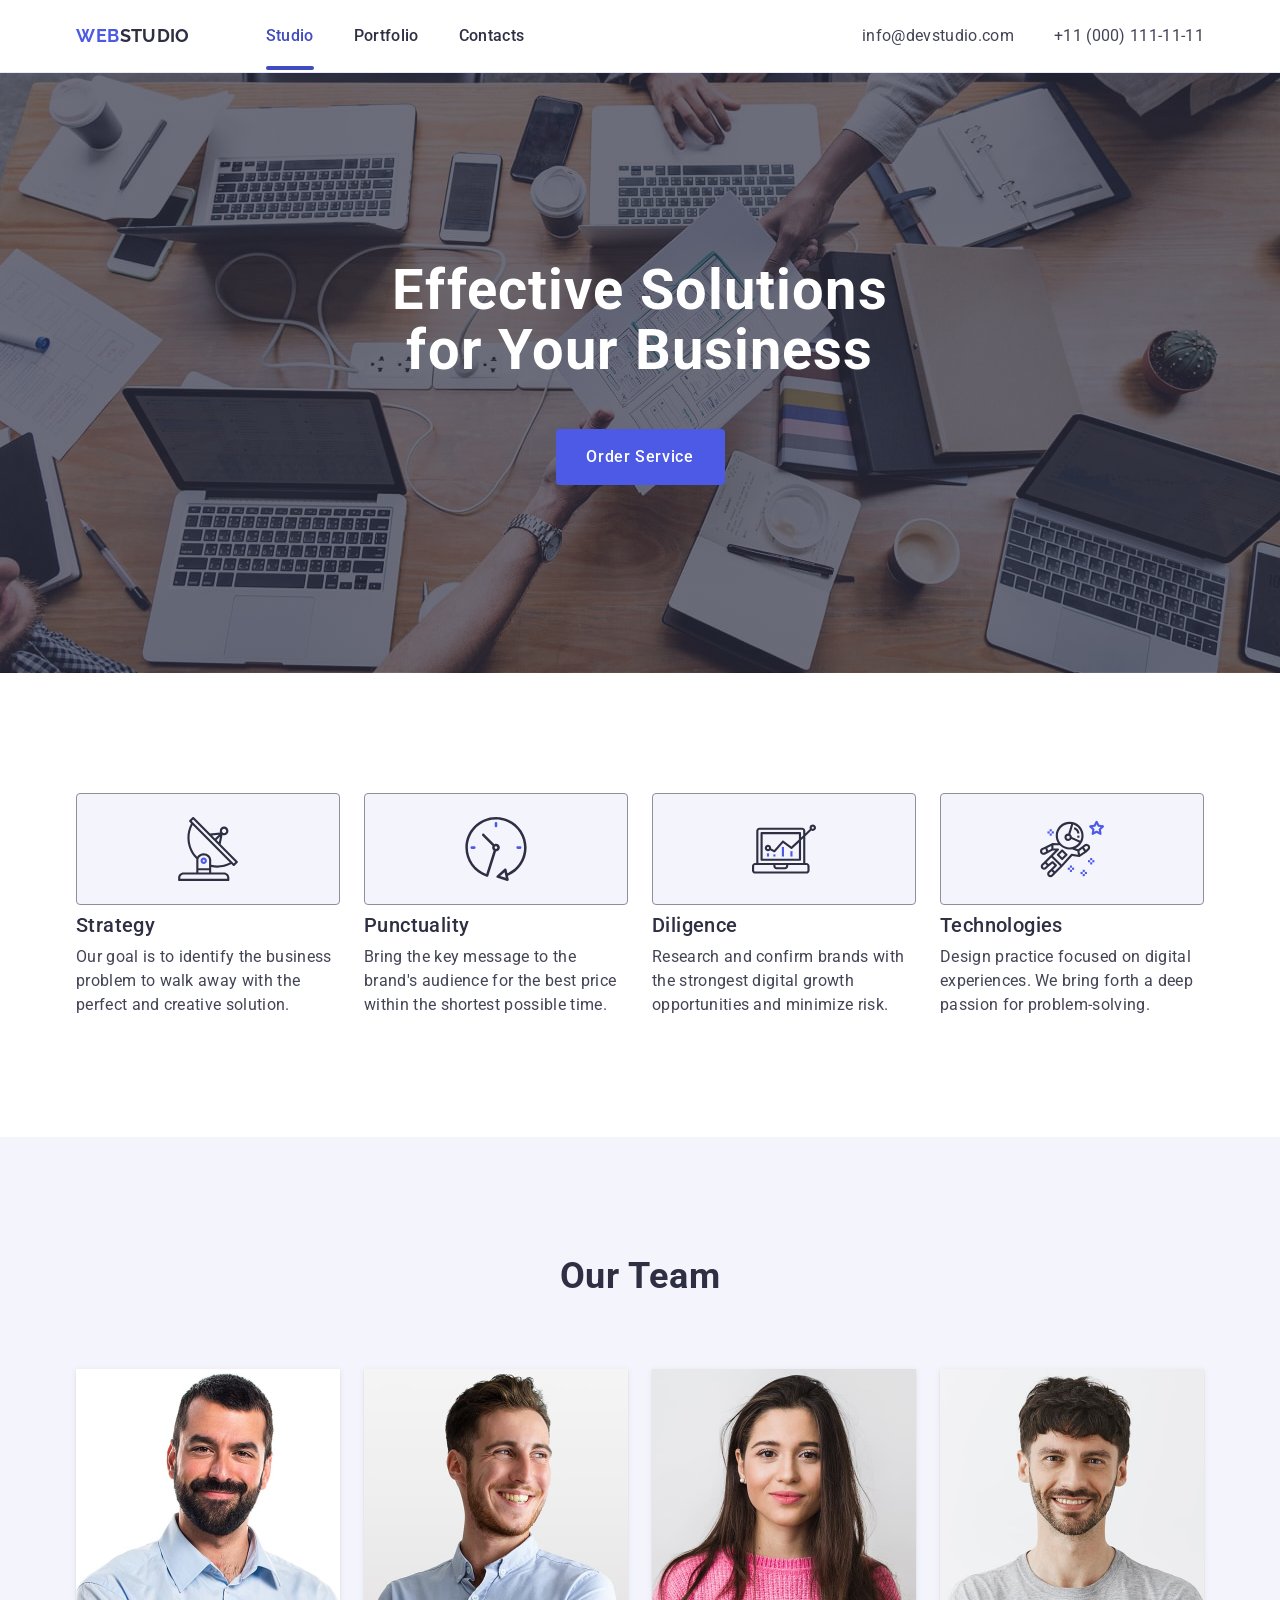
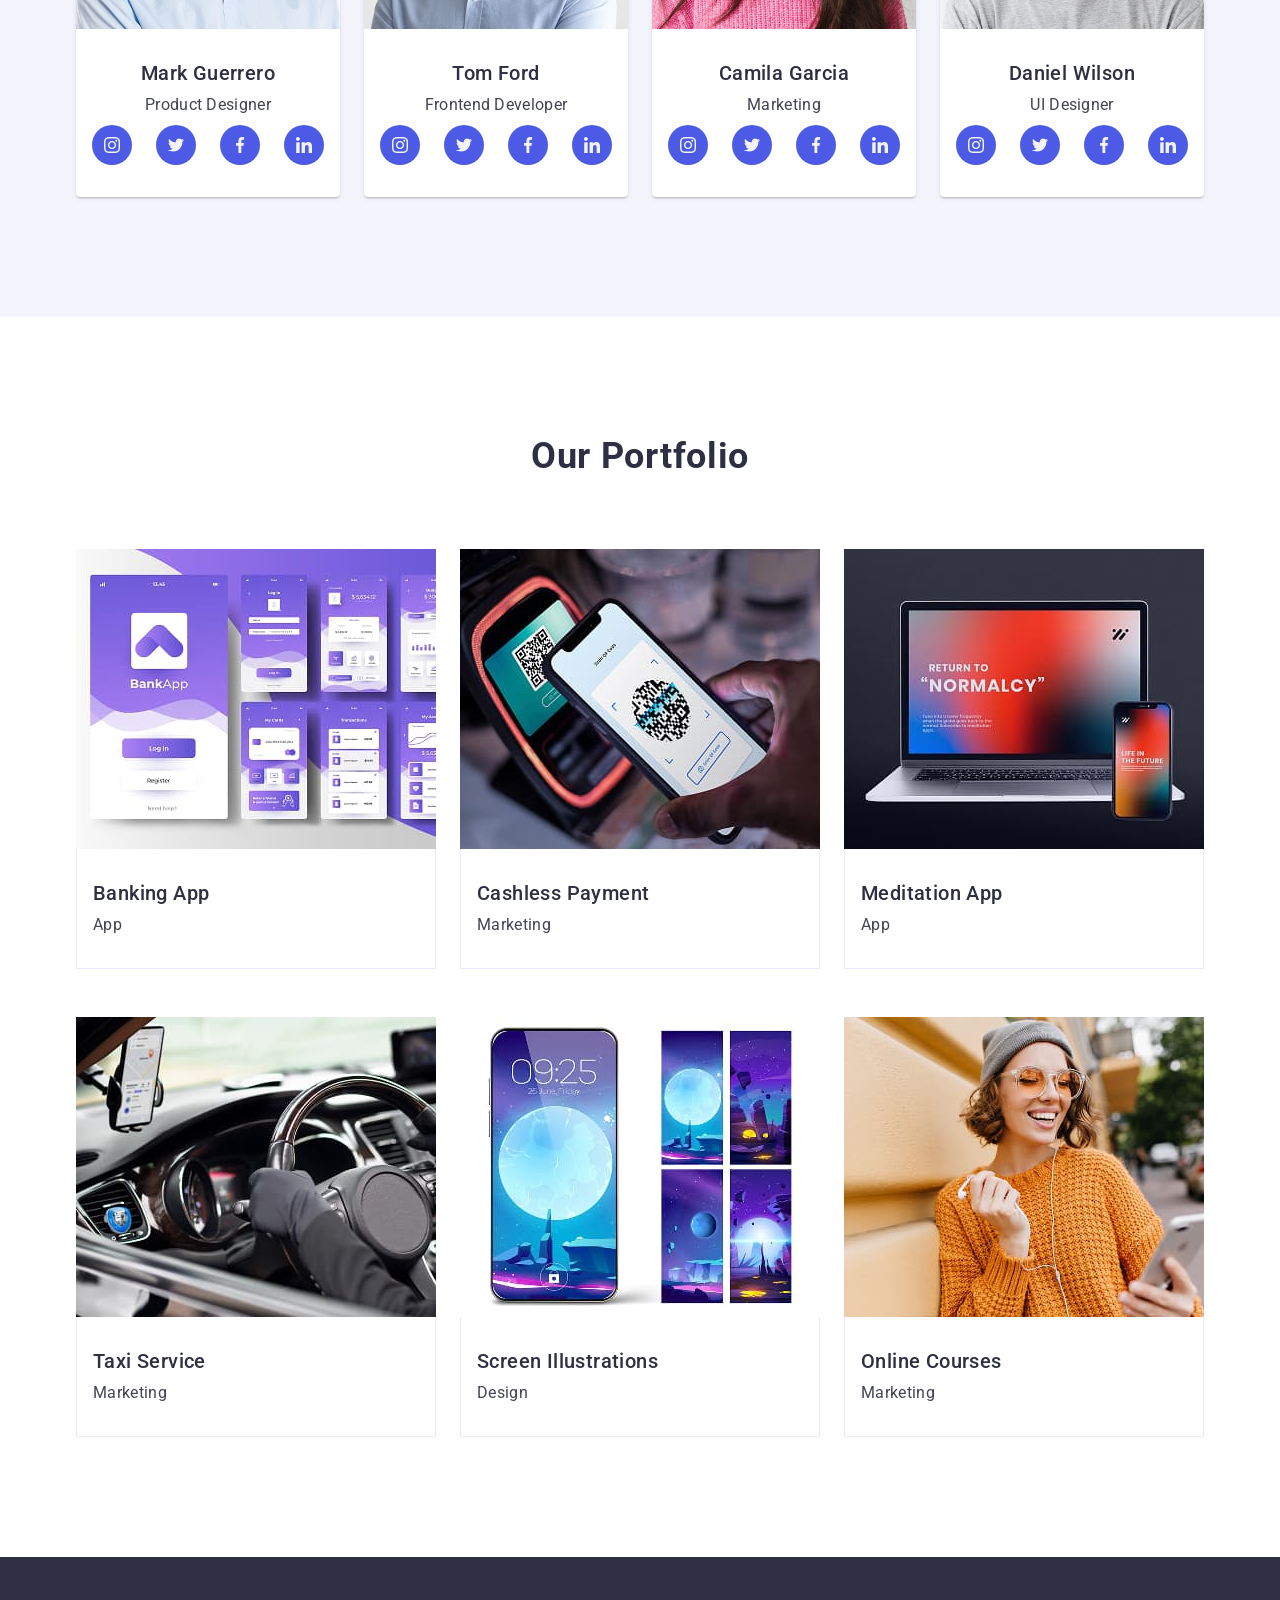
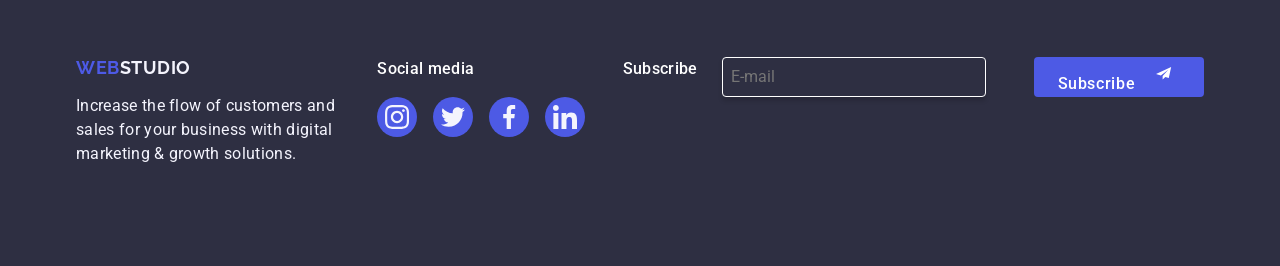
==== index.html @ 463f1212 "hw5 update" ====
<!DOCTYPE html>
<html lang="en">
<head>
    <meta charset="UTF-8">
    <meta name="viewport" content="width=device-width, initial-scale=1.0">
    <title>WebStudio</title>
<link rel="preconnect" href="https://fonts.googleapis.com">
<link rel="preconnect" href="https://fonts.gstatic.com" crossorigin>
<link href="https://fonts.googleapis.com/css2?family=Raleway:wght@700&family=Roboto:wght@100..900&display=swap"
    rel="stylesheet">
<link rel="stylesheet" href="https://cdnjs.cloudflare.com/ajax/libs/modern-normalize/3.0.1/modern-normalize.min.css"
    integrity="sha512-q6WgHqiHlKyOqslT/lgBgodhd03Wp4BEqKeW6nNtlOY4quzyG3VoQKFrieaCeSnuVseNKRGpGeDU3qPmabCANg=="
    crossorigin="anonymous" referrerpolicy="no-referrer" />
    <link rel="stylesheet" href="./css/styles.css">
</head>
<body>
    
    
        <header class="header">
            <div class="container">
        <nav class="header-navigation">
            <a class="header-logo" href="./index.html">Web<span class="logo-header-studio">Studio</span></a>
            <ul class="header-links">
                <li>
                    <a class="header-link-studio current" href="./index.html">Studio</a>
                </li>
                <li>
                    <a class="header-link-studio" href="">Portfolio</a>
                </li>
                <li>
                    <a class="header-link-studio" href="">Contacts</a>
                </li>
            </ul>
        </nav>
        <address >
        <ul class="contacts">
            <li>
                <a class="contacts-lits" href="mailto:info@devstudio.com">info@devstudio.com</a>
            </li>
            <li>
                <a class="contacts-lits" href="tel:+110001111111">+11 (000) 111-11-11</a>
            </li>
        </ul>
        </address>
        </div>
    </header>
    <main>


        <section class="section hero">
            <div class="container">
            <h1 class="hero-title">Effective Solutions
            for Your Business</h1>
            <button class="hero-button" type="button" data-modal-open>Order Service</button>
            </div>
        </section>
        

        <section class="section philosophy">
            <div class="container">
            <h2 class="visually-hidden">Our philosophy</h2>
                    <ul class="philosophy-list">
                <li class="philosophy-column">
                    <div class="philosophy-icons">
                            <svg class="philosophy-icon" width="64" height="64">
                            <use href="./images/icons.svg#icon-antenna" ></use></svg></div>
                    <h3 class="philosophy-subtitle">Strategy</h3>
                    <p class="philosophy-text">Our goal is to identify the business
                    problem to walk away with the perfect and creative solution.</p>
                </li>
                <li class="philosophy-column">
                                        <div class="philosophy-icons">
                                                <svg class="philosophy-icon" width="64" height="64">
                                                <use href="./images/icons.svg#icon-clock"></use>
                                            </svg>
                                        </div>
                                    <h3 class="philosophy-subtitle">Punctuality</h3>
                    <p class="philosophy-text">Bring the key message to the brand's audience for the best price within the shortest possible time.</p>
                </li>
                <li class="philosophy-column">
                            <div class="philosophy-icons">
                            
                                <svg class="philosophy-icon" width="64" height="64">
                                    <use href="./images/icons.svg#icon-diagram" ></use>
                                </svg>
                            </div>
                                    <h3 class="philosophy-subtitle">Diligence</h3>
                    <p class="philosophy-text">Research and confirm brands with the strongest digital growth opportunities and minimize risk.</p>
                </li>
                <li class="philosophy-column">
                            <div class="philosophy-icons">
                            
                                <svg class="philosophy-icon" width="64" height="64">
                                    <use href="./images/icons.svg#icon-astronaut" ></use>
                                </svg>
                            </div>
                                    <h3 class="philosophy-subtitle">Technologies</h3>
                    <p class="philosophy-text">Design practice focused on digital experiences. We bring forth a deep passion for problem-solving.</p>
                </li>
            </ul>
            </div>
        </section>
        
        <section class="section team">
            <div class="container">
            <h2 class="team-title">Our Team</h2>
            <ul class="team-list">
            <li class="team-photo">
            <img class="photo" src="./images/1_img.jpg" width="264" height="260" alt="Photo Mark Guerrero">
                <div class="team-name">
                <h3 class="team-subtitle">Mark Guerrero</h3>
                <p class="team-text">Product Designer</p>
                        <ul class="social-media-list">
                            <li class="social-media-icons">
                                <a class="social-icon-link" href="">
                            <svg class="team-icon" width="16" height="16">
                            <use href="./images/icons.svg#instagram"></use></svg>
                                </a>
                            </li>
                        <li class="social-media-icons">
                            <a class="social-icon-link" href="">
                            <svg class="team-icon" width="16" height="16">
                            <use href="./images/icons.svg#twitter"></use></svg>
                            </a>
                        </li>
                        <li class="social-media-icons">
                            <a class="social-icon-link" href="">
                            <svg class="team-icon" width="16" height="16">
                            <use href="./images/icons.svg#facebook" ></use></svg>
                            </a>
                        </li>
                        <li class="social-media-icons">
                            <a class="social-icon-link" href="">
                            <svg class="team-icon" width="16" height="16">
                            <use href="./images/icons.svg#linkedin"></use></svg>
                            </a>
                        </li>
                        </ul>
                        </div>
                </li>
                <li class="team-photo">
                    <img class="photo" src="./images/2_img.jpg" width="264" height="260" alt="Photo Tom Ford">
                    <div class="team-name">
                    <h3 class="team-subtitle">Tom Ford</h3>
                    <p class="team-text">Frontend Developer</p>
                             <ul class="social-media-list">
                            <li class="social-media-icons">
                                <a class="social-icon-link" href="">
                                <svg class="team-icon" width="16" height="16">
                                <use href="./images/icons.svg#instagram"></use></svg>
                                </a>
                            </li>
                            <li class="social-media-icons">
                                <a class="social-icon-link" href="">
                                <svg class="team-icon" width="16" height="16">
                                <use href="./images/icons.svg#twitter"></use></svg>
                                </a>
                            </li>
                            <li class="social-media-icons">
                                <a class="social-icon-link" href="">
                                <svg class="team-icon" width="16" height="16">
                                <use href="./images/icons.svg#facebook"></use></svg>
                                </a>
                            </li>
                            <li class="social-media-icons">
                                <a class="social-icon-link" href="">
                                <svg class="team-icon" width="16" height="16">
                                <use href="./images/icons.svg#linkedin"></use></svg>
                                </a>
                            </li>
                        </ul>
                    </div>
                </li>
                <li class="team-photo">
                    <img class="photo" src="./images/3_img.jpg" width="264" height="260" alt="Photo Camila Garcia">
                    <div class="team-name">
                    <h3 class="team-subtitle">Camila Garcia</h3>
                    <p class="team-text">Marketing</p>
                        <ul class="social-media-list">
                            <li class="social-media-icons">
                                <a class="social-icon-link" href="">
                                <svg class="team-icon"  width="16" height="16">
                                <use href="./images/icons.svg#instagram"></use></svg>
                                </a>
                            </li>
                            <li class="social-media-icons">
                                <a class="social-icon-link" href="">
                                <svg class="team-icon" width="16" height="16">
                                <use href="./images/icons.svg#twitter"></use></svg>
                                </a>
                            </li>
                            <li class="social-media-icons">
                                <a class="social-icon-link" href="">
                                <svg class="team-icon" width="16" height="16">
                                <use href="./images/icons.svg#facebook"></use></svg>
                                </a>
                            </li>
                            <li class="social-media-icons">
                                <a class="social-icon-link" href="">
                                <svg class="team-icon" width="16" height="16">
                                <use href="./images/icons.svg#linkedin"></use></svg>
                                </a>
                            </li>
                        </ul>
                    </div>
                </li>
                <li class="team-photo">
                    <img class="photo" src="./images/4_img.jpg" width="264" height="260" alt="Photo Daniel Wilson">
                    <div class="team-name">
                    <h3 class="team-subtitle">Daniel Wilson</h3>
                    <p class="team-text">UI Designer</p>
                            <ul class="social-media-list">
                            <li class="social-media-icons">
                                <a class="social-icon-link" href="">
                                <svg class="team-icon" width="16" height="16">
                                <use href="./images/icons.svg#instagram"></use></svg>
                                </a>
                            </li>
                            <li class="social-media-icons">
                                <a class="social-icon-link" href="">
                                <svg class="team-icon" width="16" height="16">
                                <use href="./images/icons.svg#twitter"></use></svg>
                                </a>
                            </li>
                            <li class="social-media-icons">
                                <a class="social-icon-link" href="">
                                <svg class="team-icon" width="16" height="16">
                                <use href="./images/icons.svg#facebook"></use></svg>
                                </a>
                            </li>
                            <li class="social-media-icons">
                                <a class="social-icon-link" href="">
                            <svg class="team-icon" width="16" height="16">
                            <use href="./images/icons.svg#linkedin"></use></svg>
                            </a>
                            </li>
                            </ul>
                        </div>
                </li>
            </ul>
            </div>
        </section>

        
        <section class="section portfolio">
            <div class="container">
            <h2 class="portfolio-title">Our Portfolio</h2>
            <ul class="portfolio-list">
                <li class="portfolio-item">
                    <div class="box">
                    <img src="./images/img_portfolio_1.jpg" width="360" height="300" alt="App windows">
                    <p class="overlay-text">14 Stylish and User-Friendly App Design Concepts · Task Manager App · Calorie Tracker App ·
                        Exotic Fruit Ecommerce App ·
                        Cloud Storage App</p>
                </div>
                    <div class="portfolio-name">
                    <h3 class="portfolio-subtitle">Banking App</h3>
                    <p class="portfolio-text">App</p>
                    </div>
                </li>
                <li class="portfolio-item">
                    <div class="box">
                    <img src="./images/img_portfolio_2.jpg" width="360" height="300" alt="Reading QR code">
                        <p class="overlay-text">14 Stylish and User-Friendly App Design Concepts · Task Manager App · Calorie Tracker App ·
                            Exotic Fruit Ecommerce App ·
                            Cloud Storage App</p>
                    </div>
                    <div class="portfolio-name">
                    <h3 class="portfolio-subtitle">Cashless Payment</h3>
                    <p class="portfolio-text">Marketing</p>
                    </div>
                </li>
                <li class="portfolio-item">
                    <div class="box">
                        <img src="./images/img_portfolio_3.jpg" width="360" height="300" alt="Laptop and phone photo">
                        <p class="overlay-text">14 Stylish and User-Friendly App Design Concepts · Task Manager App · Calorie Tracker
                            App ·
                            Exotic Fruit Ecommerce App ·
                            Cloud Storage App</p>
                    </div>
                        <div class="portfolio-name">
                    <h3 class="portfolio-subtitle">Meditation App</h3>
                    <p class="portfolio-text">App</p>
                    </div>
                </li>
                <li class="portfolio-item">
                    <div class="box">
                    <img src="./images/img_portfolio_4.jpg" width="360" height="300" alt="Driving car">
                    <p class="overlay-text">14 Stylish and User-Friendly App Design Concepts · Task Manager App · Calorie Tracker
                        App ·
                        Exotic Fruit Ecommerce App ·
                        Cloud Storage App</p>
                    </div>
                    <div class="portfolio-name">
                    <h3 class="portfolio-subtitle">Taxi Service</h3>
                    <p class="portfolio-text">Marketing</p>
                    </div>
                </li>
                <li class="portfolio-item">
                    <div class="box">
                    <img src="./images/img_portfolio_5.jpg" width="360" height="300" alt="Mobile phone screens">
                    <p class="overlay-text">14 Stylish and User-Friendly App Design Concepts · Task Manager App · Calorie Tracker
                        App ·
                        Exotic Fruit Ecommerce App ·
                        Cloud Storage App</p>
                    </div>
                    <div class="portfolio-name">
                    <h3 class="portfolio-subtitle">Screen Illustrations</h3>
                    <p class="portfolio-text">Design</p>
                    </div>
                </li>
                <li class="portfolio-item">
                    <div class="box">
                    <img src="./images/img_portfolio_6.jpg" width="360" height="300" alt="Girl in glasses">
                    <p class="overlay-text">14 Stylish and User-Friendly App Design Concepts · Task Manager App · Calorie Tracker
                        App ·
                        Exotic Fruit Ecommerce App ·
                        Cloud Storage App</p>
                    </div>
                    <div class="portfolio-name">
                    <h3 class="portfolio-subtitle">Online Courses</h3>
                    <p class="portfolio-text">Marketing</p>
                    </div>
                </li>
            </ul>
            </div>
        </section>
    </main>

    <footer class="footer">
        <div class="container">
            <div class="footer-box">
        <a class="footer-logo" href="./index.html">Web<span class="logo-studio">Studio</span></a>
        <p class="footer-text">Increase the flow of customers and sales for your business with digital marketing & growth solutions.</p>
        </div>
        <div class="social-media-block" >
            <p class="social-media-title">Social media</p>
            <ul class="social-media-list">
                <li class="social-media-icons">
                    <a class="social-icon-link" href="">
                <svg class="team-icon" width="24" height="24">
                    <use href="./images/icons.svg#instagram"></use></svg>
                    </a>
                </li>
                <li class="social-media-icons">
                    <a class="social-icon-link" href="">
                <svg class="team-icon" width="24" height="24">
                    <use href="./images/icons.svg#twitter"></use></svg>
                </a>
                </li>
                <li class="social-media-icons">
                    <a class="social-icon-link" href="">
                <svg class="team-icon" width="24" height="24">
                    <use href="./images/icons.svg#facebook"></use></svg>
                    </a>
                </li>
                <li class="social-media-icons">
                    <a class="social-icon-link" href="">
                <svg class="team-icon" width="24" height="24">
                    <use href="./images/icons.svg#linkedin"></use></svg>
                    </a>
                </li>
            </ul>
        </div>
        <div class="subscribe">
            <form class="subscribe-form" action="form" name="subscribe_form">
                <label class="subscribe-label" for="subscribe">Subscribe</label>
                <input class="subscribe-input" type="email" name="subscribe" placeholder="E-mail" id="subscribe">
                <button class="subscribe-btn" type="submit">Subscribe
                    <svg class="icon-send" width="24" height="24">
                    <use href="./images/icons.svg#icon-icon-send"></use>
                    </svg>
                </button>
            </form>
        </div>
    </div>
    </footer>


    <div class="modal-overlay " data-modal>
    <div class="modal">
        <button class="modal-close-btn" type="button" data-modal-close>
            <svg class="close-icon" width="8" height="8">
            <use href="./images/icons.svg#icon-close"></use></svg>
        </button>
        <p class="modal-titel">Leave your contacts and we will call you back</p>
        <form class="modal-form">
            <div class="modal-input-field">
                <label class="label-name" for="user_name">Name</label>
                <div class="modal-field">
                    <input class="modal-input" type="text" name="user_name" id="user_name"/>
                    <svg class="input-icon" width="12" height="12">
                    <use href="./images/icons.svg#icon-person"></use></svg>
                </div>
            </div>
            <div class="modal-input-field">
            <label class="label-name" for="user_phone">Phone</label>
                <div class="modal-field">
                    <input class="modal-input" type="text" name="user_phone" id="user_phone"/>
                    <svg class="input-icon" width="12" height="12">
                    <use href="./images/icons.svg#icon-phon"></use></svg>
                </div>
            </div>
            <div class="modal-input-field">
            <label class="label-name" for="user_email">Email</label>
                <div class="modal-field">
                    <input class="modal-input" type="text" name="user_email" id="user_email"/>
                    <svg class="input-icon" width="12" height="12">
                    <use href="./images/icons.svg#icon-email"></use></svg>
                </div>
            </div>
            <div class="modal-input-field">
            <label class="label-name" >Comment</label>
            <textarea class="modal-textarea" name="user_text" id="comment" placeholder="Text input"></textarea>
            </div>
                <input class="checkbox visually-hidden" type="checkbox" name="policy" id="checkbox" value="true"/>
                <label class="policy-text" for="checkbox">
                    <span class="input-check">
                        <svg class="check-vector" width="10" height="8"><use href="./images/icons.svg#icon-Vector"></use></svg>
                    </span>I accept the terms and conditions of the &nbsp;<a class="policy-link"  href="">Privacy Policy </a></label>
            <button class="form-btn" type="submit">Send</button>
        </form>
    </div>
    </div>

<script src="./js/modal.js"></script>
</body>
</html>
---- css/styles.css ----
h1,h2,h3,h4,h5,h6,
p,ul {
    margin-top: 0;
    margin-bottom: 0;
}
body {
    font-family: "Roboto", sans-serif;
    font-size:  16px;
    line-height: 1.5;
    letter-spacing: 2%;
    color: #434455;
    background-color: #FFFFFF;
}

ul{
    list-style: none;
    color: #434455;
    padding-left: 0;
}
a {
    text-decoration: none;
    color: #434455;
}
a:hover,
a:focus {
    color: #404bbf;
}
button:hover,
button:focus {
    cursor: pointer;
    color: #434455;
    font-weight: 500;  
    background-color: #404BBF;
}
h2 {
    font-size: 36;
    font-weight: 700;
    line-height: 1.11;
}
h3 {
    font-size: 20px;
    letter-spacing: 0.02em;
    font-weight: 500;
    line-height: 1.2;
    color: #2e2f42;
}
img {
    display: block;
    max-width: 100%;
}
.visually-hidden {
    position: absolute;
    width: 1px;
    height: 1px;
    margin: -1px;
    border: 0;
    padding: 0;

    white-space: nowrap;
    clip-path: inset(100%);
    clip: rect(0 0 0 0);
    overflow: hidden;
}

.container {
    width: 1158px;
    margin: 0 auto;
    padding: 0 15px;
}
.header .container{
    display: flex;
    justify-content: space-between;
}
.header {
    border-bottom: 1px solid #E7E9FC;
    box-shadow:0px 2px 1px rgba(46, 47, 66, 0.08),
        0px 1px 1px rgba(46, 47, 66, 0.16),
      0px 1px 6px rgba(46, 47, 66, 0.08);
}
.header-logo {
    color: #4d5ae5;
    font-family: 'Raleway', sans-serif;
    font-size: 18px;
    line-height: 1.17;
    letter-spacing: 0.03em;
    font-weight: 700;
    text-transform: uppercase;
    padding: 24px 0;
    margin-right: 76px;
}
.logo-header-studio {
    color: #2e2f42;
    font-weight: 700;
    letter-spacing: 0.02em;
}
.header-navigation{
    display: flex;
    align-items: center;
}
.header-link-studio:hover,
.header-link-studio:focus{
    box-shadow: 0px 2px 1px rgba(46, 47, 66, 0.08),
        0px 1px 1px rgba(46, 47, 66, 0.16),
        0px 1px 6px rgba(46, 47, 66, 0.08);
}
.header-links{
    display: flex;
    gap: 40px;
    line-height: 1.5;
    font-weight: 500;
    letter-spacing: 0.02em;
    align-items: center;
}
.header-links .current{
    transition: color 250ms cubic-bezier(0.4, 0, 0.2, 1);
    color: #404bbf;
    position: relative;
}
.header-links .current::after{
    content: "";
    position: absolute;
    left: 0;
    bottom: -1px;
    display: block;
    border-radius: 2px;
    width: 48px;
    height: 4px;
    background-color: #404bbf;
}
.header-link-studio {
    color: #2e2f42;
    padding: 24px 0;
}
.contacts{
    display: flex;
    gap: 40px;
    font-style: normal;
    justify-content: flex-end;
    align-items: baseline;
    padding-top: 24px;
    padding-bottom: 24px;
}
.contacts-lits{
    letter-spacing: 0.02em;
    transition: color 250ms cubic-bezier(0.4, 0, 0.2, 1);
}

.hero {
    max-width: 1440px;
    margin: 0 auto;
    padding: 188px 0;
    background-color: #2E2F42;
    text-align: center;
    background-image: linear-gradient(to bottom, rgba(46, 47, 66, 0.7), rgba(46, 47, 66, 0.7)),
    url(../images/people-office.jpg);    
    background-size: cover;
    background-position: center;
    background-repeat: no-repeat;
}
.hero-title{
    font-size: 56px;
    font-weight: 700;
    line-height: 1.07;
    letter-spacing: 0.02em;
    color: #FFFFFF;
    max-width: 496px;
    margin: 0 auto;
    margin-bottom: 48px;
}
.hero-button{
    display: block;
    min-width: 169px;
    height: 56px;
    border: none;
    border-radius: 4px;
    cursor: pointer;
    font-family: "Roboto", sans-serif;
    font-weight: 500;
    font-size: 16px;
    line-height: 1.5;
    letter-spacing: 0.04em;
    background-color: #4d5ae5;
    color: #FFFFFF;
    margin: 0 auto;
    transition: background-color 250ms cubic-bezier(0.4, 0, 0.2, 1);
}

.philosophy {
    padding: 120px 0;
    border-radius: 0;
}
.philosophy-list {
    display: flex;
    gap: 24px;
}
.philosophy-column{
    flex-basis: calc((100% - 3 * 24px) / 4);
}
.philosophy-icons{
    display: flex;
    align-items: center;
        justify-content: center;
        height: 112px;
        background-color: #f4f4fd;
        border-radius: 4px;
        border: 1px solid #8e8f99;
        margin-bottom: 8px;
}
.philosophy-subtitle{
    margin-bottom: 8px;
}
.philosophy-text{
    line-height: 1.5;
    letter-spacing: 0.02em;
}


.team{
    padding: 120px 0;
    background-color: #F4F4FD;
}
.team-name{
    padding: 32px 0;
    text-align: center;
}
.team-title{
    margin-bottom: 72px;
}
.team-list {
    display: flex;
    gap: 24px;
    flex-basis: calc((100% - 3 * 24px) / 4);  
}
.team-photo{
    border-radius: 0 0 4px 4px;
    box-shadow: 0 2px 1px 0 rgba(46, 47, 66, 0.08), 0 1px 1px 0 rgba(46, 47, 66, 0.16), 0 1px 6px 0 rgba(46, 47, 66, 0.08);
    background-color: #FFFFFF;
    border-radius: 0px 0px 4px 4px;
}
.team-title{
    font-size: 36px;
    line-height: 1.11;
    text-align: center;
    letter-spacing: 0.02em;
    text-transform: capitalize;
    color: #2e2f42;
}
.team-subtitle{
    font-size: 20px;
    line-height: 1.2;
    letter-spacing: 0.02em;
    color: #2e2f42;
    margin-bottom: 8px;
}
.team-text{
    font-size: 16px;
    line-height: 1.5;
    letter-spacing: 0.02em;
    margin-bottom: 8px;
}
.social-media-list {
        display: flex;
        align-items: center;
        justify-content: center;
        gap: 24px;
        padding: 0;
}
.social-media-icons{
    width: 40px;
    height: 40px;
}
.team-icon{
    fill: #f4f4fd;
}
.social-icon-link{
    width: 100%;
    height: 100%;
    background-color: #4d5ae5;
    border-radius: 50%;
    display: flex;
    align-items: center;
    justify-content: center;
    transition: background-color 250ms cubic-bezier(0.4, 0, 0.2, 1);
}
.social-icon-link:hover,
.social-icon-link:focus{
    background-color: #404bbf;
}

.portfolio{
    padding: 120px 0 120px 0;
}
.box{
    position: relative;
    width: 360px;
    height: 300px;
    margin: 0 auto;
    overflow: hidden;
    transform: translateY(0%);
}

.overlay-text{
    position: absolute;
    top: 0;
    font-size: 16px;
    line-height: 1.5;
    letter-spacing: 0.02em;
    color: #F4F4FD; 
    margin: 0;
    padding: 40px 32px;
    background-color: #4d5ae5;
    width: 100%;
    height: 100%;
    transform: translatey(100%);
    transition: transform 250ms cubic-bezier(0.4, 0, 0.2, 1);
}
.portfolio-item:hover .overlay-text{
    transform: translatey(0);
}
.portfolio-title {
    font-size: 36px;
    line-height: 1.11;
    text-align: center;
    letter-spacing: 0.02em;
    text-transform: capitalize;
    color: #2e2f42;
    margin-bottom: 72px;
}
.portfolio-list{
    display: flex;
    flex-wrap: wrap;
    column-gap: 24px;
    row-gap: 48px;
    flex-basis: calc((100% - 48px) / 3);
}
.portfolio-item{
    transition: box-shadow 250ms cubic-bezier(0.4, 0, 0.2, 1);
}
.portfolio-item:hover,
.portfolio-item:focus{
    transform: translateY(0%);
    box-shadow: 0 2px 1px 0 rgba(46, 47, 66, 0.08), 0 1px 1px 0 rgba(46, 47, 66, 0.16), 0 1px 6px 0 rgba(46, 47, 66, 0.08);
}
.portfolio-name{
    width: 360px;
    height: 120px;
    padding: 32px 16px;
    border-top: 0;
    border-right: 1px solid #E7E9FC;
    border-bottom: 1px solid #E7E9FC;
    border-left: 1px solid #E7E9FC;
}
.portfolio-subtitle{
    font-size: 20px;
    line-height: 1.2;
    letter-spacing: 0.02em;
    color: #2e2f42;
    margin-bottom: 8px
}
.portfolio-text{
    letter-spacing: 0.02em;
}

.footer{
    padding: 100px 0;
    background-color:#2E2F42;
}
.footer-logo {
    display: inline-block;
    margin-bottom: 16px;
    font-family: 'Raleway', sans-serif;
    font-size: 18px;
    line-height: 1.17;
    text-transform: uppercase;
    font-weight: 700;
    color: #4d5ae5;
    letter-spacing: 0.03em;
    }
.logo-studio{
    color: #f4f4fd;
}
.footer-text{
    letter-spacing: 0.02em;
    color:#F4F4FD;
    width: 264px;
}

.footer .container{
    display: flex;
    align-items: baseline;
    justify-content: space-between;
}
.social-media-title{
    font-weight: 500;
    font-size: 16px;
    line-height: 1.5;
    letter-spacing: 0.02em;
    color: #FFFFFF;
    margin-bottom: 16px;
}
.footer .social-media-list {
    gap: 16px;
    padding: 0;
    margin-left: 0;
}
.footer .social-icon-link:hover,
.footer .social-icon-link:focus{
    background-color: #31d0aa;
}
.subscribe-form{
    display: flex;
    gap:24px;
}
.subscribe-label {
    font-weight: 500;
    font-size: 16px;
    line-height: 1.5;
    letter-spacing: 0.02em;
    color: #FFFFFF;
    margin-bottom: 16px;
}
.subscribe-input{
    padding: 8px;
    border: 1px solid #FFFFFF;
    border-radius: 4px;
    width: 264px;
    height: 40px;
    box-shadow: 0 4px 4px 0 rgba(0, 0, 0, 0.15);
    background-color: #2e2f42;
    margin-right: 24px;
}
.subscribe-btn{
        min-width: 165px;
        height: 40px;
        border: none;
        border-radius: 4px;
        padding: 8px 24px;
        cursor: pointer;
        background-color: #4d5ae5;
        font-weight: 500;
        font-size: 16px;
        line-height: 1.5;
        letter-spacing: 0.04em;
        color: #ffff;  
        text-align: center;
        transition: background-color 250ms cubic-bezier(0.4, 0, 0.2, 1);
}
.subscribe-btn:hover,
.subscribe-btn:focus{
    color: #ffff;
    background-color: #31d0aa;
}
.icon-send{
    fill: #FFFF;
    margin-left: 16px;

}
.modal-overlay{
    width: 100%;
    height: 100%;
    position: fixed;
    top:0;
    z-index: 999;
    background-color: rgba(46, 47, 66, 0.4);
    opacity: 0;
    visibility: hidden;
    pointer-events: none;
}
.is-open {
    opacity: 1;
    visibility: visible;
    pointer-events: auto;
}
.modal-overlay:not(.is-open) .modal {
    transform: translate(-50%, -50%) scale(1.5);
}
.modal{
    width: 408px;
    height: 584px;
    border-radius: 4px;
    box-shadow: 0 1px 1px 0 rgba(0, 0, 0, 0.14), 0 1px 3px 0 rgba(0, 0, 0, 0.12), 0 2px 1px 0 rgba(0, 0, 0, 0.2);
    background: #fcfcfc;
    padding-top: 72px;
    padding-left: 24px;
    padding-right: 24px;
    padding-bottom: 24px;
    position: absolute;
    top: 50%;
    left: 50%;
    transform: translate( -50%, -50% );
}
.modal-close-btn{
    width: 24px;
    height: 24px;
    border-radius: 50%;
    background-color: #E5E5E5;
    border: 1px solid rgba(0, 0, 0, 0.1);
    position: absolute;
    top: 24px;
    right: 24px;
}

.close-icon{
    fill: #2E2F42;
    transition: fill 250ms cubic-bezier(0.4, 0, 0.2, 1);
}
.close-icon:hover,
.close-icon:focus{
    fill: #ffff;
}
.modal-titel{
    font-weight: 500;
    font-size: 16px;
    line-height: 1.5;
    letter-spacing: 0.02em;
    text-align: center;
    color: #2E2F42;
    margin-bottom: 16px;
}
.modal-form{
    display: flex;
    flex-direction: column;
}
.label-name {
    font-weight: 400;
    font-size: 12px;
    line-height: 1.17;
    letter-spacing: 0.04em;
    color: #8e8f99;
    padding-top: 0px;
}
.modal-input-field{
    margin-bottom: 8px;
}
.modal-field {
    position: relative;
}
.modal-input{
    border-radius: 4px;
    width: 100%;
    height: 40px;
    border: 1px solid rgba(0, 0, 0, 0.1);
    padding-left: 34px;
    transition: border-color 250ms cubic-bezier(0.4, 0, 0.2, 1);
}
.input-icon {
    fill: #2e2f42;
    position: absolute;
    left: 16px;
    top: 50%;
    transform: translateY(-50%);
    transition: fill 250ms cubic-bezier(0.4, 0, 0.2, 1);
}
.modal-input:hover + .input-icon,
.modal-input:focus + .input-icon{
    fill:#4d5ae5;
    border-color: #4d5ae5;
}
.modal-textarea::placeholder{
    padding-left: 16px;
    padding-top: 8px;
    font-weight: 400;
    font-size: 12px;
    line-height: 1.17;
    letter-spacing: 0.04em;
    color: rgba(0, 0, 0, 0.1);
}
.modal-textarea{
    border-radius: 4px;
    border: 1px solid rgba(0, 0, 0, 0.1);
    width: 360px;
    height: 120px;
    resize: none;
}
.input-check{
    width: 16px;
    height: 16px;
    border-radius: 2px;
    border: 1px solid rgba(0, 0, 0, 0.1);
    margin-right: 8px;
    display: flex;
    align-items: center;
    justify-content: center;
    fill: transparent;
}
.check-vector{
    fill: #f4f4fd;
}
.checkbox:checked + .policy-text .input-check{
    background-color: #404BBF;
    border-radius: 2px;
    border: 1px solid #404BBF;
}

.policy-link{
    color: #4d5ae5;
    line-height: 1.33%;
    text-decoration: underline;
    text-decoration-skip-ink: none;
}
.policy-text{
    font-weight: 400;
    font-size: 12px;
    line-height: 1.17;
    letter-spacing: 0.04em;
    color: #8e8f99;
    display: flex;
    align-items: center;
    margin-bottom: 16px;
}
.form-btn{
    border-radius: 4px;
    padding: 16px 32px;
    width: 169px;
    height: 56px;
    box-shadow: 0 4px 4px 0 rgba(0, 0, 0, 0.15);
    background-color: #4d5ae5;
    border: none;
    margin: 0 auto;
    font-weight: 500;
    font-size: 16px;
    line-height: 1.5;
    letter-spacing: 0.04em;
    text-align: center;
    color: #FFFF;
    transition: background-color 250ms cubic-bezier(0.4, 0, 0.2, 1);
}
.form-btn:hover,
.form-btn:focus{
    color: #FFFF;
}
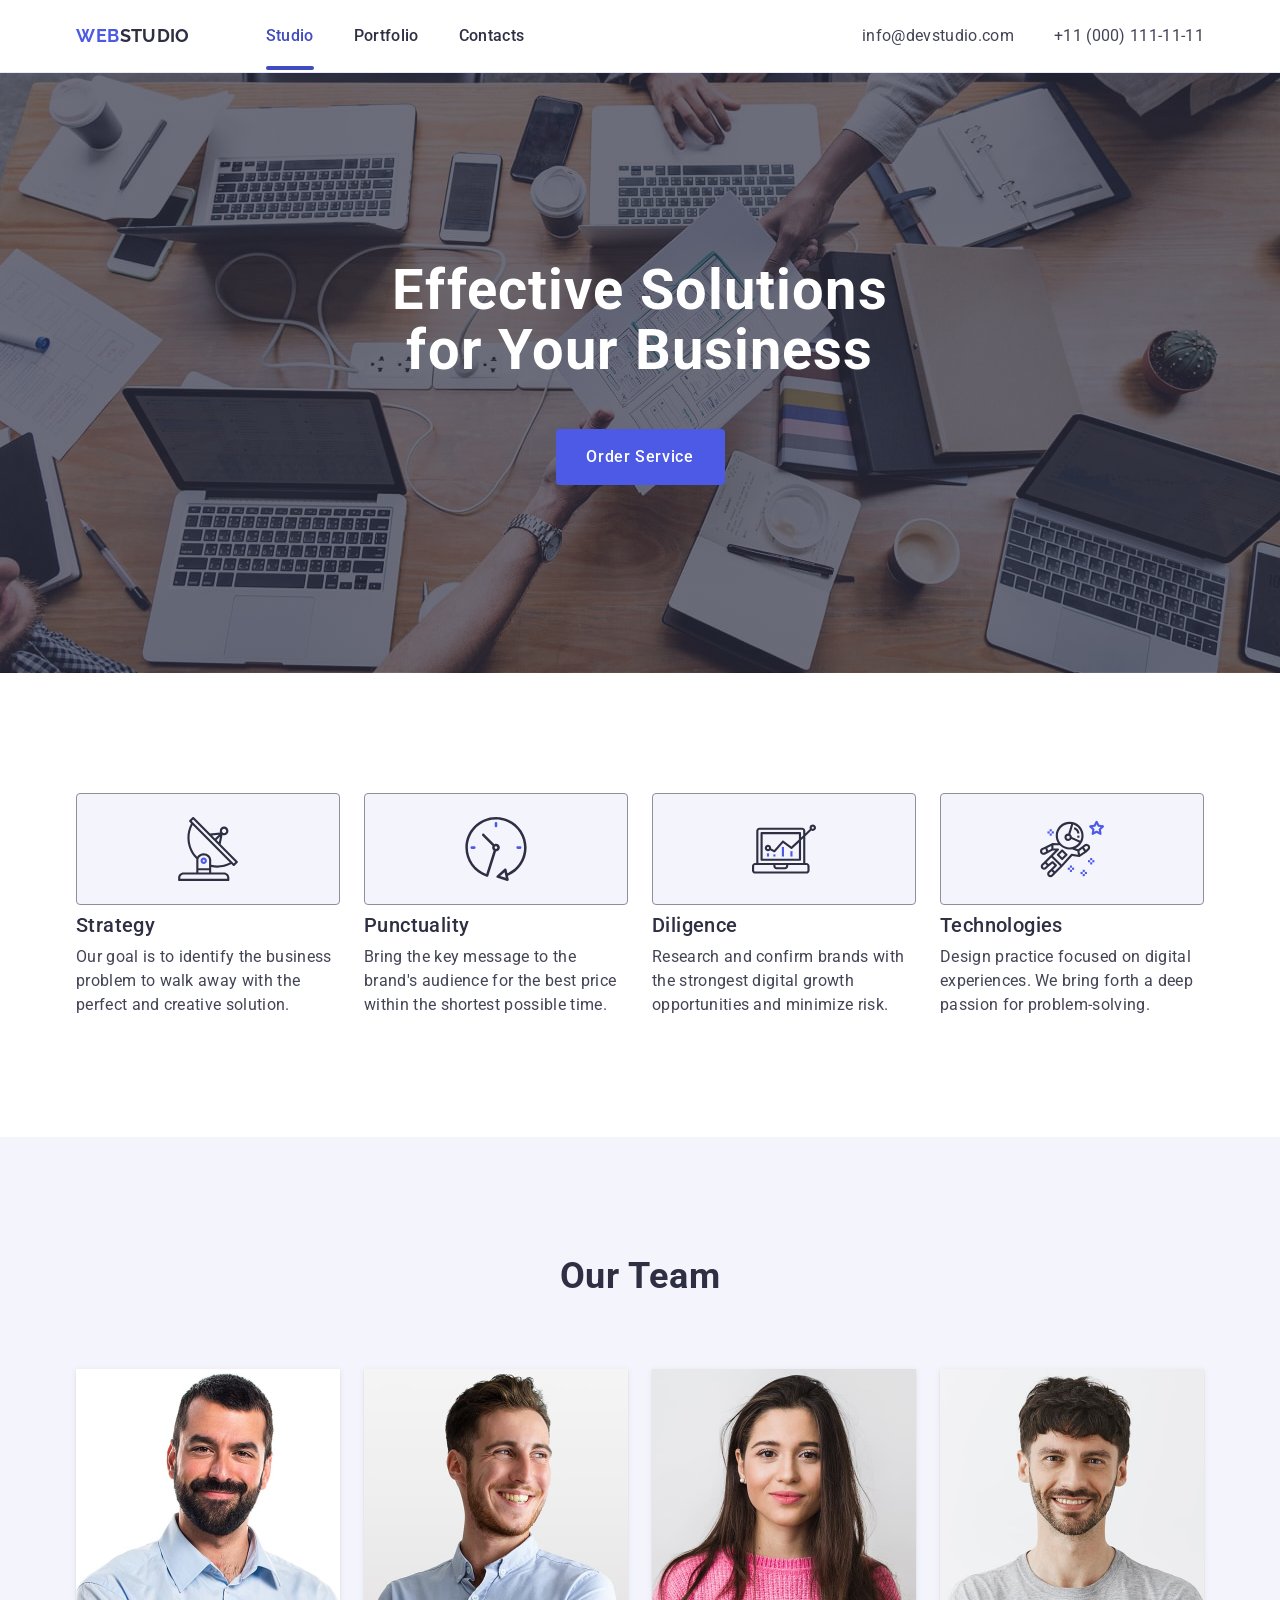
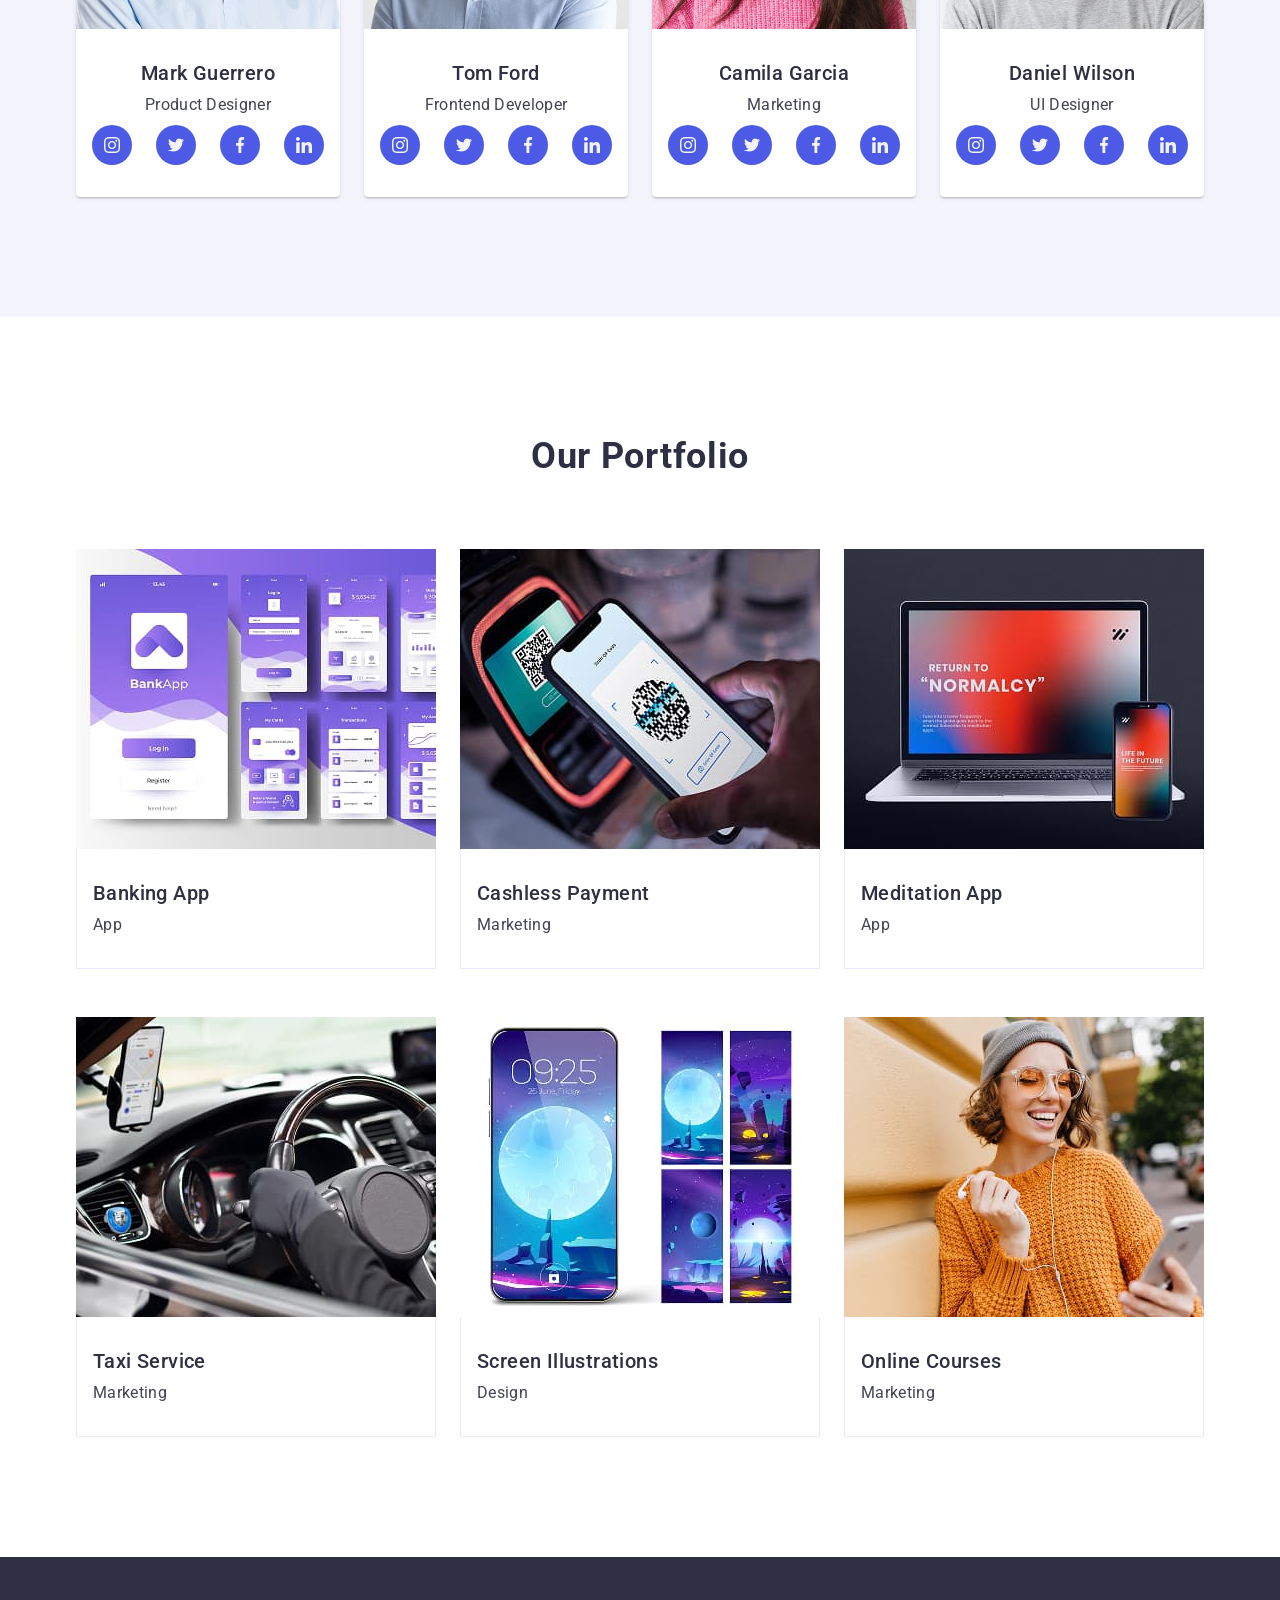
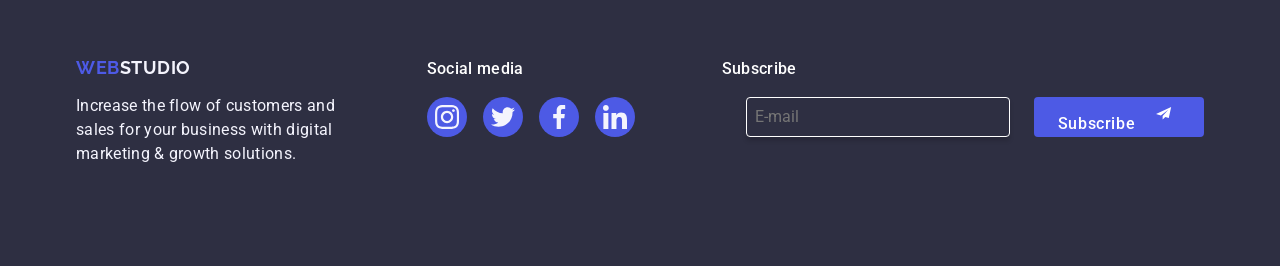
==== commit 6c2864b9: "hw5" ====
--- a/index.html
+++ b/index.html
@@ -363,8 +363,9 @@
             </ul>
         </div>
         <div class="subscribe">
+            <p class="subscribe-text">Subscribe</p>
             <form class="subscribe-form" action="form" name="subscribe_form">
-                <label class="subscribe-label" for="subscribe">Subscribe</label>
+                <label class="subscribe-label" for="subscribe"></label>
                 <input class="subscribe-input" type="email" name="subscribe" placeholder="E-mail" id="subscribe">
                 <button class="subscribe-btn" type="submit">Subscribe
                     <svg class="icon-send" width="24" height="24">
--- a/css/styles.css
+++ b/css/styles.css
@@ -412,7 +412,7 @@
     display: flex;
     gap:24px;
 }
-.subscribe-label {
+.subscribe-text{
     font-weight: 500;
     font-size: 16px;
     line-height: 1.5;
@@ -428,7 +428,6 @@
     height: 40px;
     box-shadow: 0 4px 4px 0 rgba(0, 0, 0, 0.15);
     background-color: #2e2f42;
-    margin-right: 24px;
 }
 .subscribe-btn{
         min-width: 165px;
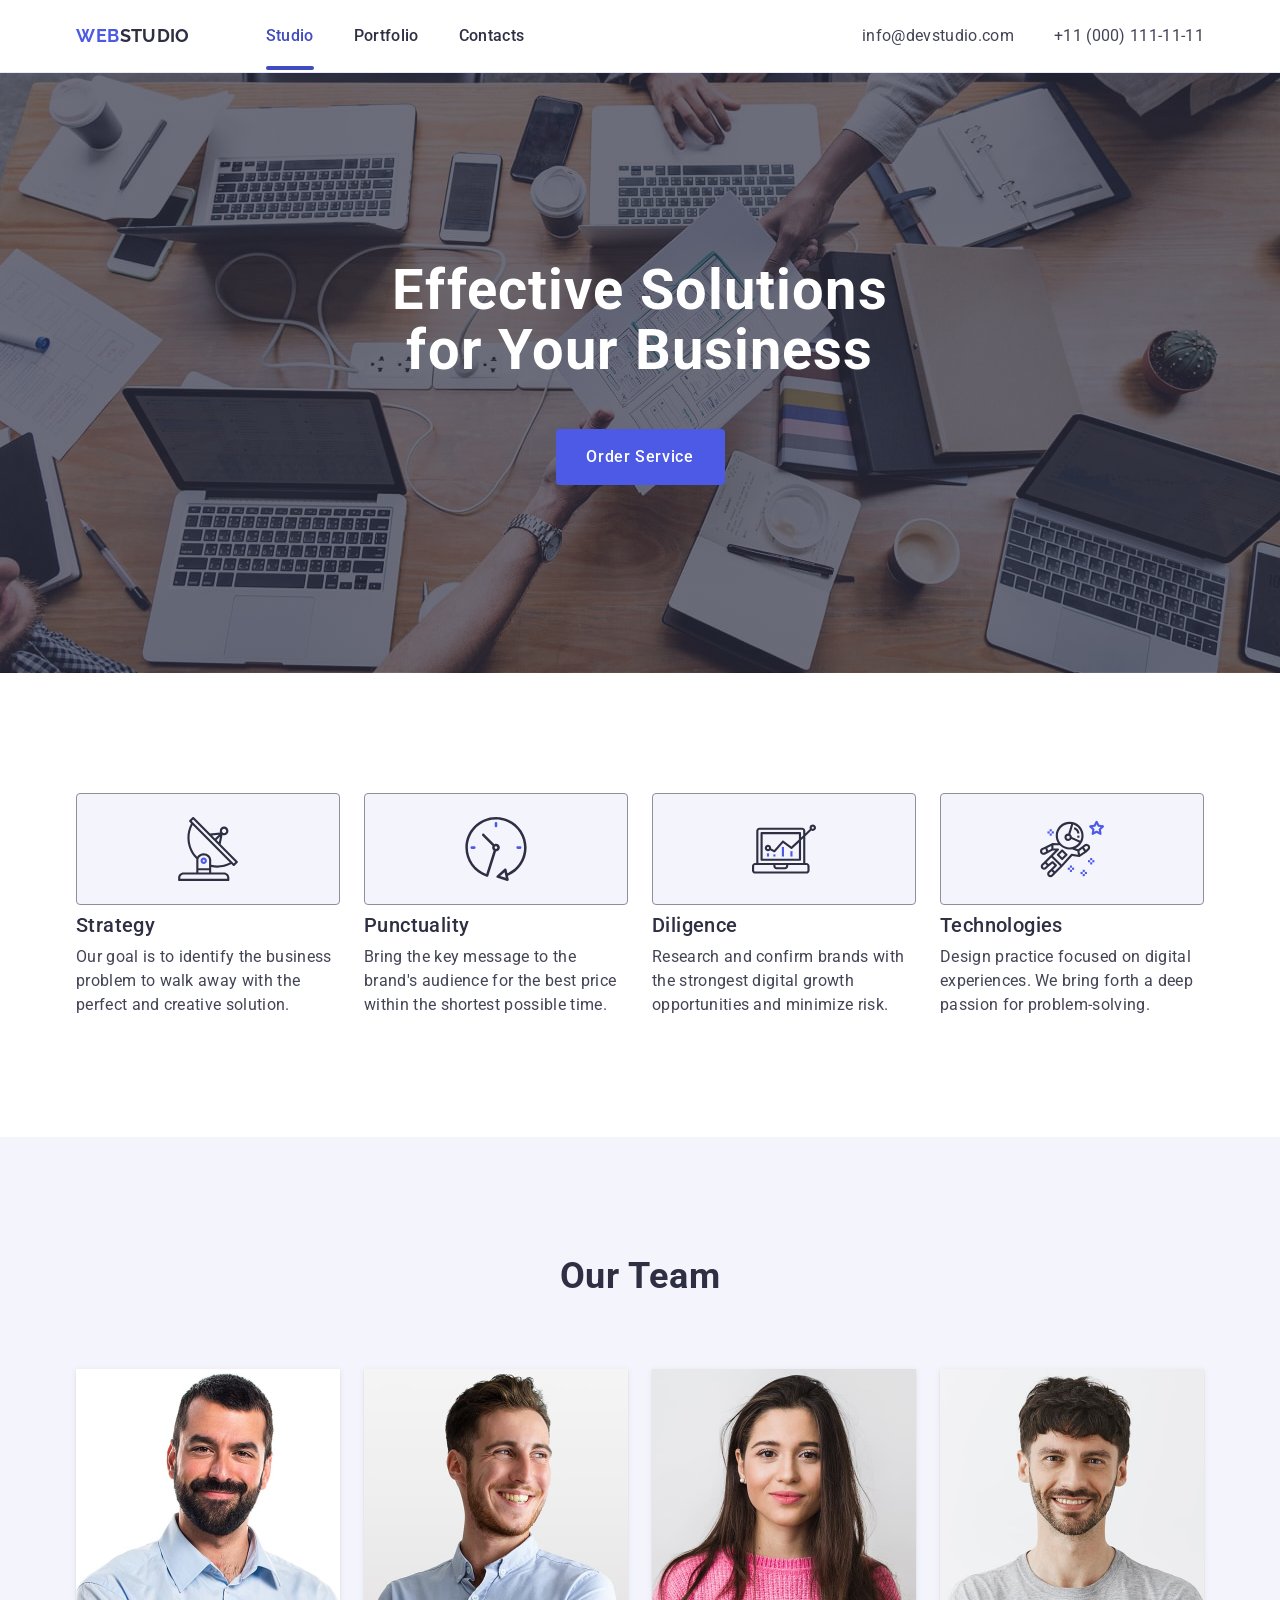
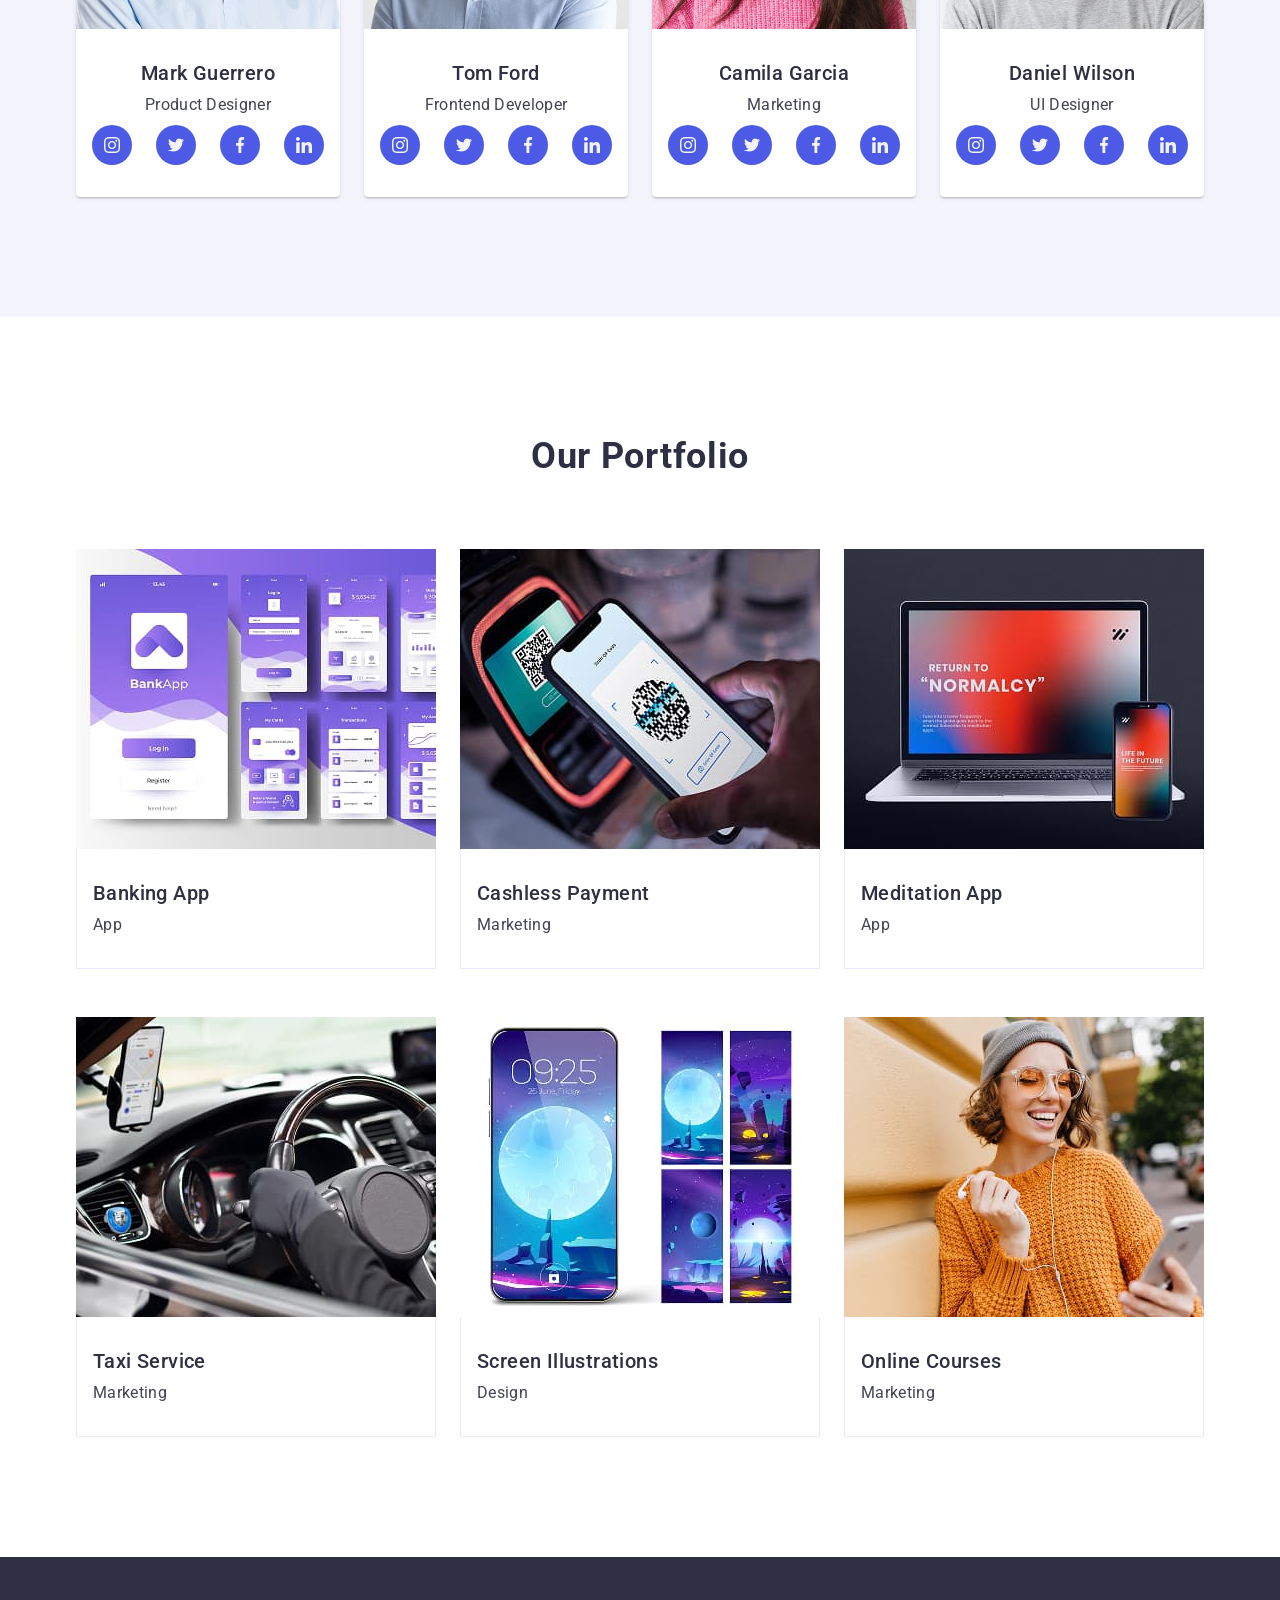
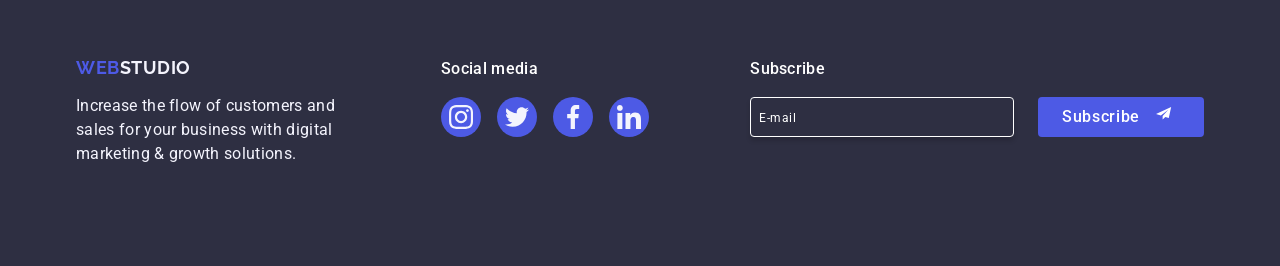
==== commit edda3e97: "hw5 update" ====
--- a/index.html
+++ b/index.html
@@ -365,8 +365,9 @@
         <div class="subscribe">
             <p class="subscribe-text">Subscribe</p>
             <form class="subscribe-form" action="form" name="subscribe_form">
-                <label class="subscribe-label" for="subscribe"></label>
+                <label class="subscribe-label" for="subscribe">
                 <input class="subscribe-input" type="email" name="subscribe" placeholder="E-mail" id="subscribe">
+                </label>
                 <button class="subscribe-btn" type="submit">Subscribe
                     <svg class="icon-send" width="24" height="24">
                     <use href="./images/icons.svg#icon-icon-send"></use>
--- a/css/styles.css
+++ b/css/styles.css
@@ -429,6 +429,13 @@
     box-shadow: 0 4px 4px 0 rgba(0, 0, 0, 0.15);
     background-color: #2e2f42;
 }
+.subscribe-input::placeholder{
+    color: #FFFFFF;
+    font-weight: 400;
+    font-size: 12px;
+    line-height: 2;
+    letter-spacing: 0.04em;
+}
 .subscribe-btn{
         min-width: 165px;
         height: 40px;
@@ -437,21 +444,24 @@
         padding: 8px 24px;
         cursor: pointer;
         background-color: #4d5ae5;
+        font-family: "Roboto", sans-serif;
         font-weight: 500;
         font-size: 16px;
         line-height: 1.5;
         letter-spacing: 0.04em;
-        color: #ffff;  
-        text-align: center;
+        color: #FFFFFF; 
+        display: flex;
+        align-items: center;
+        justify-content: center;
         transition: background-color 250ms cubic-bezier(0.4, 0, 0.2, 1);
 }
 .subscribe-btn:hover,
 .subscribe-btn:focus{
-    color: #ffff;
+    color: #FFFFFF;
     background-color: #31d0aa;
 }
 .icon-send{
-    fill: #FFFF;
+    fill: #FFFFFF;
     margin-left: 16px;
 
 }
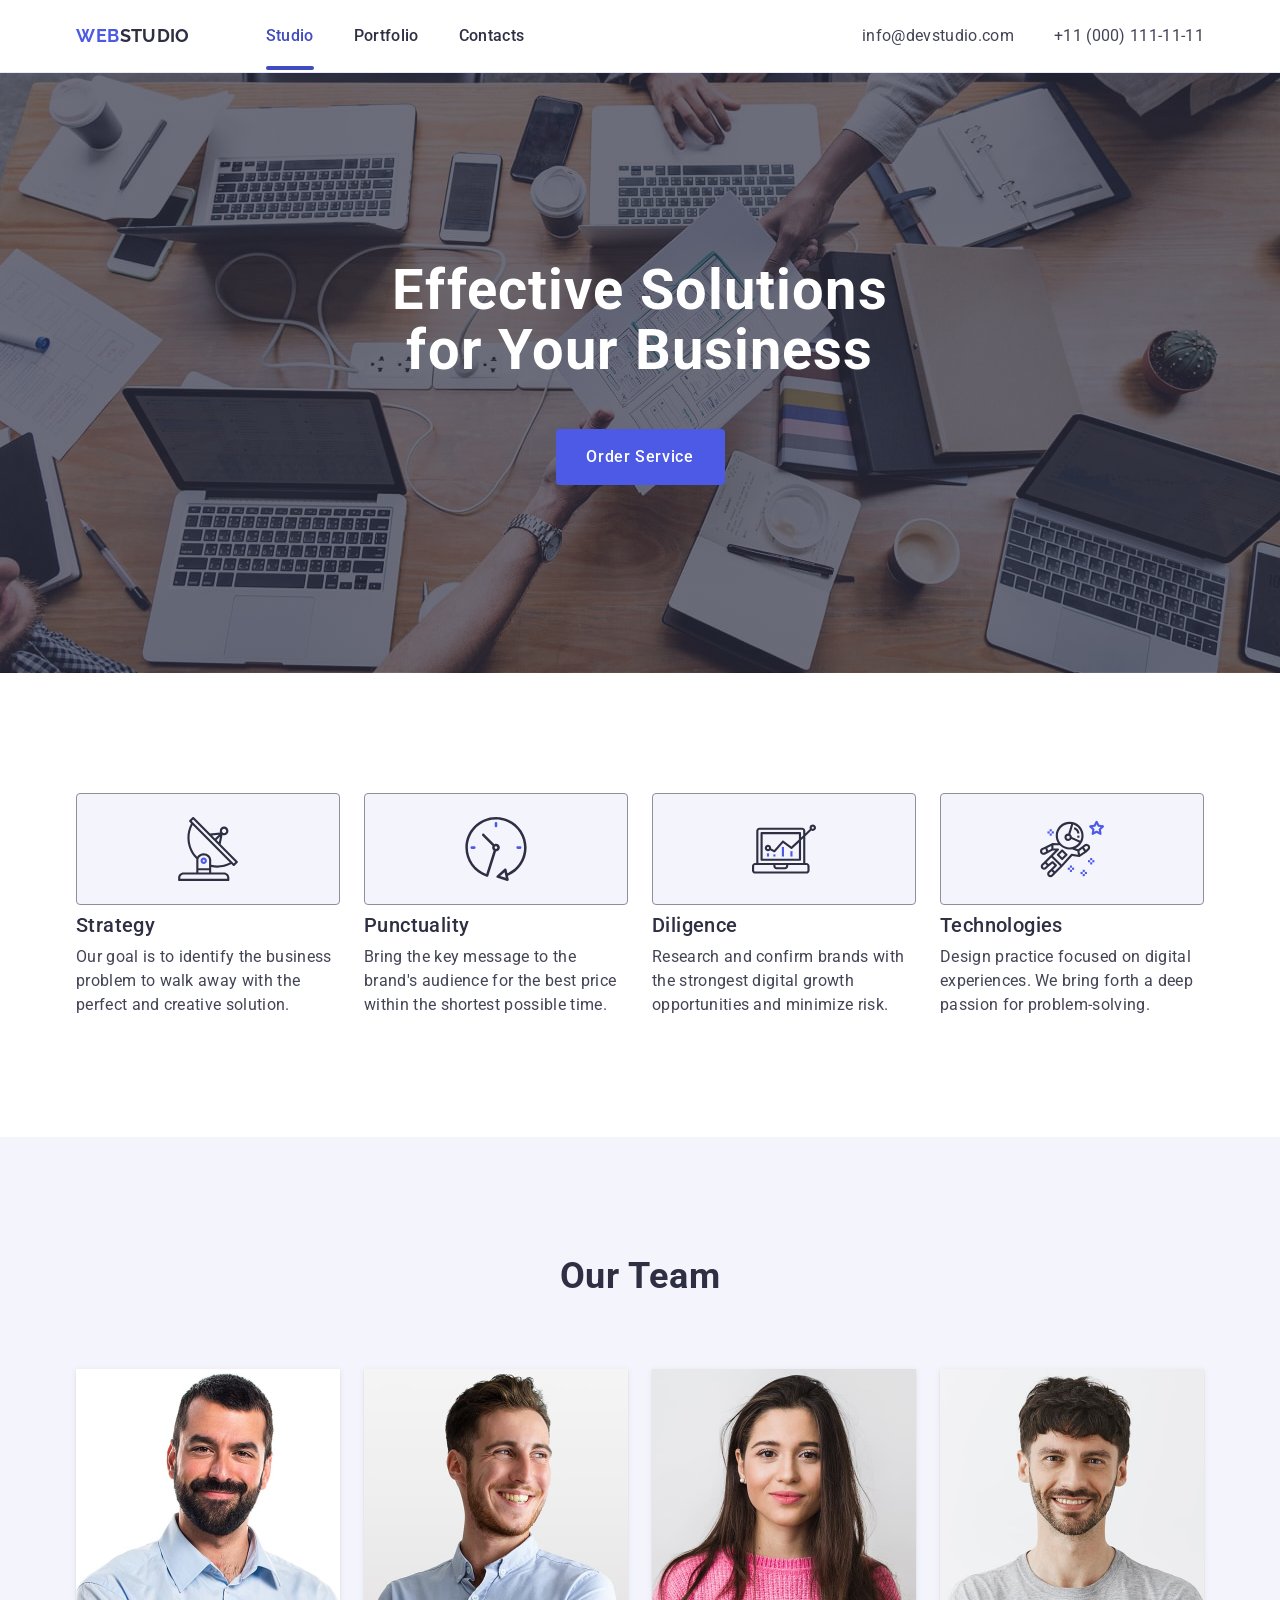
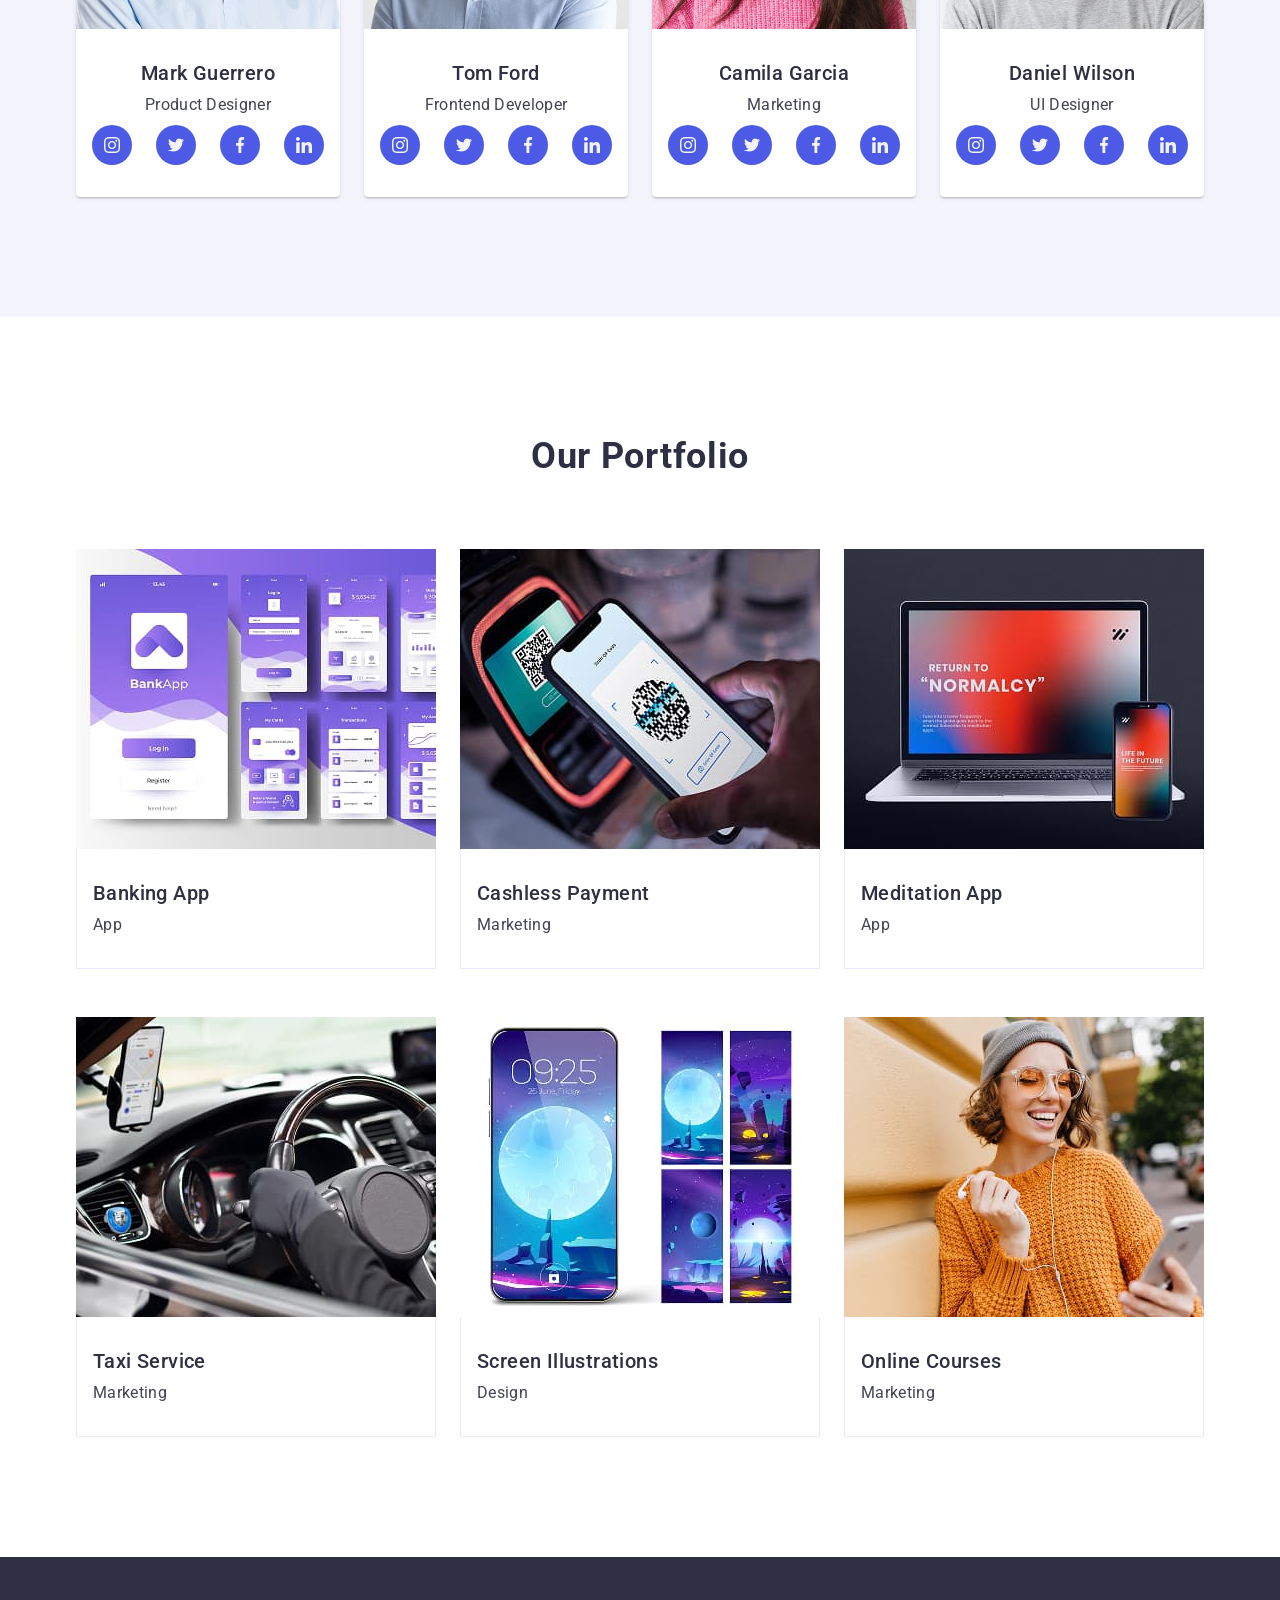
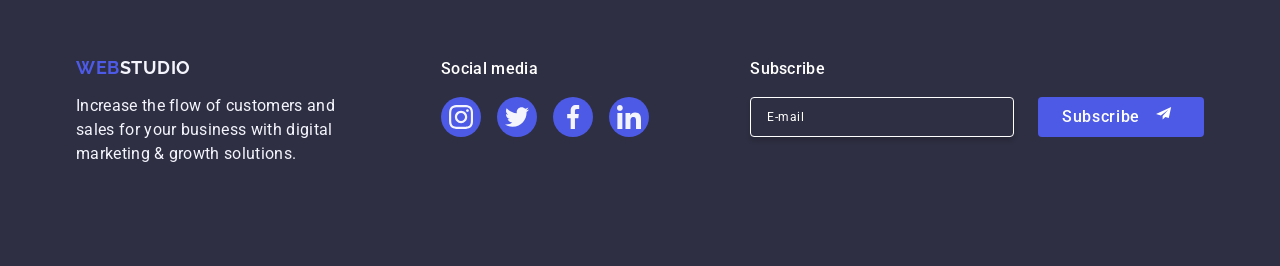
==== commit 94434b02: "hw5" ====
--- a/index.html
+++ b/index.html
@@ -379,7 +379,7 @@
     </footer>
 
 
-    <div class="modal-overlay " data-modal>
+    <div class="modal-overlay" data-modal>
     <div class="modal">
         <button class="modal-close-btn" type="button" data-modal-close>
             <svg class="close-icon" width="8" height="8">
@@ -388,10 +388,10 @@
         <p class="modal-titel">Leave your contacts and we will call you back</p>
         <form class="modal-form">
             <div class="modal-input-field">
-                <label class="label-name" for="user_name">Name</label>
+                <label class="label-name" for="name">Name</label>
                 <div class="modal-field">
-                    <input class="modal-input" type="text" name="user_name" id="user_name"/>
-                    <svg class="input-icon" width="12" height="12">
+                    <input class="modal-input" type="text" name="user_name" id="name"/>
+                    <svg class="input-icon" width="18" height="24">
                     <use href="./images/icons.svg#icon-person"></use></svg>
                 </div>
             </div>
@@ -399,7 +399,7 @@
             <label class="label-name" for="user_phone">Phone</label>
                 <div class="modal-field">
                     <input class="modal-input" type="text" name="user_phone" id="user_phone"/>
-                    <svg class="input-icon" width="12" height="12">
+                    <svg class="input-icon" width="18" height="24">
                     <use href="./images/icons.svg#icon-phon"></use></svg>
                 </div>
             </div>
@@ -407,15 +407,16 @@
             <label class="label-name" for="user_email">Email</label>
                 <div class="modal-field">
                     <input class="modal-input" type="text" name="user_email" id="user_email"/>
-                    <svg class="input-icon" width="12" height="12">
+                    <svg class="input-icon" width="18" height="24">
                     <use href="./images/icons.svg#icon-email"></use></svg>
                 </div>
             </div>
-            <div class="modal-input-field">
-            <label class="label-name" >Comment</label>
-            <textarea class="modal-textarea" name="user_text" id="comment" placeholder="Text input"></textarea>
-            </div>
-                <input class="checkbox visually-hidden" type="checkbox" name="policy" id="checkbox" value="true"/>
+            <div class="modal-input-textarea">
+            <label class="label-name" for="user-comment">Comment</label>
+            <textarea class="modal-textarea" name="user_text" id="user-comment" placeholder="Text input"></textarea>
+            </div>
+            <div class="modal-checkbox"></div>
+                <input class="checkbox visually-hidden" type="checkbox" value="true" name="user-privacy" id="checkbox" value="true"/>
                 <label class="policy-text" for="checkbox">
                     <span class="input-check">
                         <svg class="check-vector" width="10" height="8"><use href="./images/icons.svg#icon-Vector"></use></svg>
--- a/css/styles.css
+++ b/css/styles.css
@@ -427,7 +427,12 @@
     width: 264px;
     height: 40px;
     box-shadow: 0 4px 4px 0 rgba(0, 0, 0, 0.15);
-    background-color: #2e2f42;
+    background-color: transparent;
+    font-size: 12px;
+    line-height: 2;
+    letter-spacing: 0.04em;
+    padding-left: 16px;
+    color: #ffffff;
 }
 .subscribe-input::placeholder{
     color: #FFFFFF;
@@ -475,6 +480,7 @@
     opacity: 0;
     visibility: hidden;
     pointer-events: none;
+    transition: opacity 250ms cubic-bezier(0.4, 0, 0.2, 1), visibility 250ms cubic-bezier(0.4, 0, 0.2, 1);
 }
 .is-open {
     opacity: 1;
@@ -486,7 +492,7 @@
 }
 .modal{
     width: 408px;
-    height: 584px;
+    min-height: 584px;
     border-radius: 4px;
     box-shadow: 0 1px 1px 0 rgba(0, 0, 0, 0.14), 0 1px 3px 0 rgba(0, 0, 0, 0.12), 0 2px 1px 0 rgba(0, 0, 0, 0.2);
     background: #fcfcfc;
@@ -498,16 +504,27 @@
     top: 50%;
     left: 50%;
     transform: translate( -50%, -50% );
+    transition: transform 250ms cubic-bezier(0.4, 0, 0.2, 1);
 }
 .modal-close-btn{
     width: 24px;
     height: 24px;
     border-radius: 50%;
-    background-color: #E5E5E5;
+    background-color: #E7E9FC;
     border: 1px solid rgba(0, 0, 0, 0.1);
     position: absolute;
     top: 24px;
     right: 24px;
+    display: flex;
+    align-items: center;
+    justify-content: center;
+    padding: 0;
+    cursor: pointer;
+    transition: background-color 250ms cubic-bezier(0.4, 0, 0.2, 1), border 250ms cubic-bezier(0.4, 0, 0.2, 1);
+}
+.modal-close-btn:hover,
+.modal-close-btn:focus{
+    border: none;
 }
 
 .close-icon{
@@ -516,7 +533,7 @@
 }
 .close-icon:hover,
 .close-icon:focus{
-    fill: #ffff;
+    fill: #FFFFFF;
 }
 .modal-titel{
     font-weight: 500;
@@ -538,6 +555,8 @@
     letter-spacing: 0.04em;
     color: #8e8f99;
     padding-top: 0px;
+    display: block;
+    margin-bottom: 4px;
 }
 .modal-input-field{
     margin-bottom: 8px;
@@ -549,8 +568,11 @@
     border-radius: 4px;
     width: 100%;
     height: 40px;
-    border: 1px solid rgba(0, 0, 0, 0.1);
+    border: 1px solid rgba(46, 47, 66, 0.4);
     padding-left: 34px;
+    background-color: transparent;
+    padding-left: 38px;
+    outline: transparent;
     transition: border-color 250ms cubic-bezier(0.4, 0, 0.2, 1);
 }
 .input-icon {
@@ -561,10 +583,16 @@
     transform: translateY(-50%);
     transition: fill 250ms cubic-bezier(0.4, 0, 0.2, 1);
 }
+.modal-input:hover,
+.modal-input:focus{
+    border-color: #4D5AE5;
+}
 .modal-input:hover + .input-icon,
 .modal-input:focus + .input-icon{
     fill:#4d5ae5;
-    border-color: #4d5ae5;
+}
+.modal-input-textarea{
+    margin-bottom: 16px;
 }
 .modal-textarea::placeholder{
     padding-left: 16px;
@@ -577,21 +605,34 @@
 }
 .modal-textarea{
     border-radius: 4px;
-    border: 1px solid rgba(0, 0, 0, 0.1);
+    border: 1px solid rgba(46, 47, 66, 0.4);
+    background-color: transparent;
+    padding: 8px 16px;
+    outline: transparent;
+    transition: border-color 250ms cubic-bezier(0.4, 0, 0.2, 1);
     width: 360px;
     height: 120px;
     resize: none;
+    font-size: 12px;
+    line-height: 1.17;
+    letter-spacing: 0.04em;
+    color: rgba(46, 47, 66, 0.4);
+}
+.modal-textarea:hover,
+.modal-textarea:focus{
+    border-color: #4D5AE5;
 }
 .input-check{
     width: 16px;
     height: 16px;
     border-radius: 2px;
-    border: 1px solid rgba(0, 0, 0, 0.1);
+    border: 1px solid rgba(46, 47, 66, 0.4);
     margin-right: 8px;
-    display: flex;
+    display: inline-flex;
     align-items: center;
     justify-content: center;
     fill: transparent;
+    transition: background-color 250ms cubic-bezier(0.4, 0, 0.2, 1), border 250ms cubic-bezier(0.4, 0, 0.2, 1), fill 250ms cubic-bezier(0.4, 0, 0.2, 1);
 }
 .check-vector{
     fill: #f4f4fd;
@@ -616,7 +657,9 @@
     color: #8e8f99;
     display: flex;
     align-items: center;
-    margin-bottom: 16px;
+}
+.modal-checkbox{
+    margin-bottom: 24px;
 }
 .form-btn{
     border-radius: 4px;
